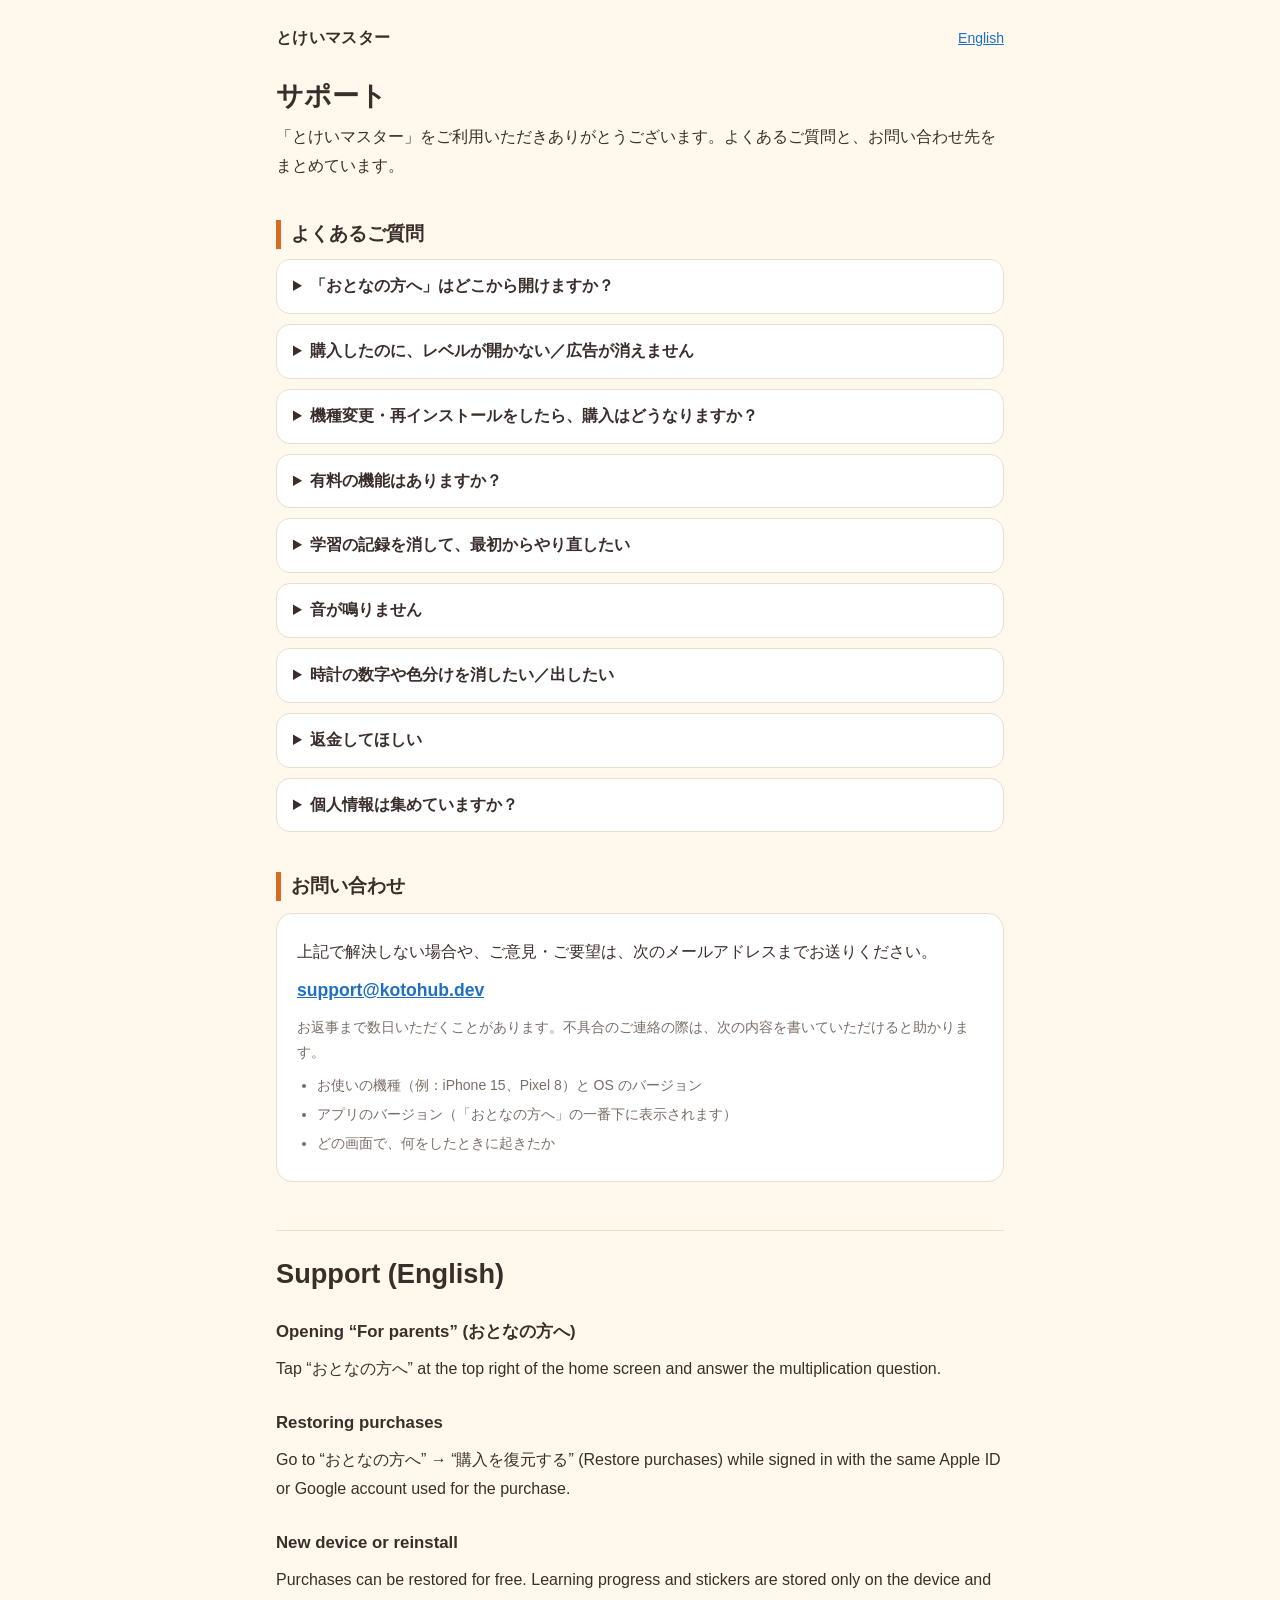
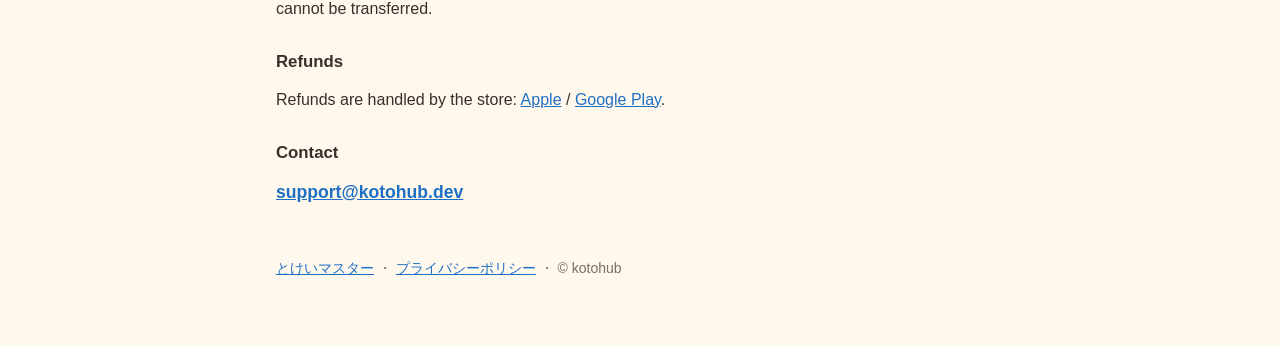
==== tokei-master/support/index.html @ db2f3c94 "とけいマスターのプライバシーポリシー・サポートページを追加 Co-Authored-By: Claude Opus 5.5 <noreply@anthropic.com> Claude-Session" ====
<!doctype html>
<html lang="ja">
<head>
<meta charset="utf-8">
<meta name="viewport" content="width=device-width, initial-scale=1">
<title>サポート | とけいマスター</title>
<meta name="description" content="子供向け時計学習アプリ「とけいマスター」のよくある質問とお問い合わせ先です。">
<link rel="stylesheet" href="/assets/site.css">
</head>
<body>
<div class="wrap">
  <header class="site">
    <a class="brand" href="/tokei-master/">とけいマスター</a>
    <nav class="lang"><a href="#english">English</a></nav>
  </header>

  <main>
    <h1>サポート</h1>
    <p>「とけいマスター」をご利用いただきありがとうございます。よくあるご質問と、お問い合わせ先をまとめています。</p>

    <h2>よくあるご質問</h2>

    <details class="faq">
      <summary>「おとなの方へ」はどこから開けますか？</summary>
      <p>ホーム画面の右上にある「おとなの方へ」を押し、表示されるかけ算の問題に答えると開きます。お子さまが誤って設定や購入の画面に入らないための仕組みです。</p>
    </details>

    <details class="faq">
      <summary>購入したのに、レベルが開かない／広告が消えません</summary>
      <p>「おとなの方へ」→「購入」→「購入を復元する」を押してください。購入したときと同じ Apple ID ／ Google アカウントでストアにログインしている必要があります。通信状況によって反映まで少し時間がかかることがあります。</p>
    </details>

    <details class="faq">
      <summary>機種変更・再インストールをしたら、購入はどうなりますか？</summary>
      <p>購入は、同じ Apple ID ／ Google アカウントであれば「購入を復元する」で無料で元に戻せます。</p>
      <p>学習の記録・シール・タイムアタックの記録は端末の中だけに保存しているため、別の端末へ引き継いだり、アプリを削除したあとに戻したりすることはできません。</p>
    </details>

    <details class="faq">
      <summary>有料の機能はありますか？</summary>
      <div class="table-wrap">
        <table>
          <tr><th>iPhone・iPad</th><td>レベル 1・2 は無料。買い切りの購入で、レベル 3・4 を含むすべてのレベルを遊べます。広告はありません。</td></tr>
          <tr><th>Android</th><td>すべてのレベルを無料で遊べます（画面の下に広告が出ます）。買い切りの購入で広告を表示しなくなります。</td></tr>
        </table>
      </div>
      <p>月額などの自動で更新される課金はありません。</p>
    </details>

    <details class="faq">
      <summary>学習の記録を消して、最初からやり直したい</summary>
      <p>「おとなの方へ」→「学習データ」→「学習記録・タイムアタックの記録・シールを消去する」で消去できます。消去した記録は元に戻せません（購入状態は消えません）。</p>
    </details>

    <details class="faq">
      <summary>音が鳴りません</summary>
      <p>iPhone・iPad では、マナーモード（消音モード）のときは効果音を鳴らさないようにしています。また、「おとなの方へ」→「設定」で効果音・振動のオン／オフを切り替えられます。</p>
    </details>

    <details class="faq">
      <summary>時計の数字や色分けを消したい／出したい</summary>
      <p>問題の画面の上にある「ふんの すうじ」「おへやの いろ」で切り替えられます。「おとなの方へ」→「設定」でも変更できます。</p>
    </details>

    <details class="faq">
      <summary>返金してほしい</summary>
      <p>購入の代金はストアを通じてお支払いいただいているため、返金はストアでのお手続きとなります。</p>
      <ul>
        <li>iPhone・iPad：<a href="https://reportaproblem.apple.com/" rel="noopener">Apple「問題を報告する」</a></li>
        <li>Android：<a href="https://support.google.com/googleplay/answer/2479637?hl=ja" rel="noopener">Google Play での返金について</a></li>
      </ul>
    </details>

    <details class="faq">
      <summary>個人情報は集めていますか？</summary>
      <p>お名前・メールアドレス・年齢・位置情報などの個人情報は集めていません。詳しくは<a href="/tokei-master/privacy/">プライバシーポリシー</a>をご覧ください。</p>
    </details>

    <h2>お問い合わせ</h2>
    <div class="card">
      <p>上記で解決しない場合や、ご意見・ご要望は、次のメールアドレスまでお送りください。</p>
      <p class="contact"><a href="mailto:support@kotohub.dev">support@kotohub.dev</a></p>
      <p class="meta">お返事まで数日いただくことがあります。不具合のご連絡の際は、次の内容を書いていただけると助かります。</p>
      <ul class="meta">
        <li>お使いの機種（例：iPhone 15、Pixel 8）と OS のバージョン</li>
        <li>アプリのバージョン（「おとなの方へ」の一番下に表示されます）</li>
        <li>どの画面で、何をしたときに起きたか</li>
      </ul>
    </div>

    <hr>

    <section id="english" lang="en">
      <h1>Support (English)</h1>
      <h3>Opening “For parents” (おとなの方へ)</h3>
      <p>Tap “おとなの方へ” at the top right of the home screen and answer the multiplication question.</p>
      <h3>Restoring purchases</h3>
      <p>Go to “おとなの方へ” → “購入を復元する” (Restore purchases) while signed in with the same Apple ID or Google account used for the purchase.</p>
      <h3>New device or reinstall</h3>
      <p>Purchases can be restored for free. Learning progress and stickers are stored only on the device and cannot be transferred.</p>
      <h3>Refunds</h3>
      <p>Refunds are handled by the store: <a href="https://reportaproblem.apple.com/" rel="noopener">Apple</a> / <a href="https://support.google.com/googleplay/answer/2479637" rel="noopener">Google Play</a>.</p>
      <h3>Contact</h3>
      <p class="contact"><a href="mailto:support@kotohub.dev">support@kotohub.dev</a></p>
    </section>
  </main>

  <footer class="site">
    <a href="/tokei-master/">とけいマスター</a> ・ <a href="/tokei-master/privacy/">プライバシーポリシー</a> ・ © kotohub
  </footer>
</div>
</body>
</html>
---- assets/site.css ----
:root {
  --bg: #fff8ec;
  --card: #ffffff;
  --text: #3a2e2a;
  --muted: #7a6d66;
  --border: #eadfcf;
  --accent: #d96a1f;
  --accent-soft: #fff1e2;
  --link: #1f6fc4;
  color-scheme: light;
}

@media (prefers-color-scheme: dark) {
  :root {
    --bg: #1d1916;
    --card: #27221e;
    --text: #f2ebe6;
    --muted: #b8aca4;
    --border: #3d3530;
    --accent: #ffa064;
    --accent-soft: #3a2a1f;
    --link: #8cc3ff;
    color-scheme: dark;
  }
}

* { box-sizing: border-box; }

body {
  margin: 0;
  background: var(--bg);
  color: var(--text);
  font-family: -apple-system, BlinkMacSystemFont, "Hiragino Sans", "Hiragino Kaku Gothic ProN",
    "Noto Sans JP", "Yu Gothic", Meiryo, sans-serif;
  font-size: 16px;
  line-height: 1.8;
  -webkit-text-size-adjust: 100%;
}

.wrap {
  max-width: 760px;
  margin: 0 auto;
  padding: 24px 16px 64px;
}

header.site {
  display: flex;
  align-items: center;
  justify-content: space-between;
  gap: 12px;
  flex-wrap: wrap;
  margin-bottom: 24px;
}

header.site a.brand {
  font-weight: 800;
  color: var(--text);
  text-decoration: none;
  letter-spacing: 0.02em;
}

nav.lang a, nav.crumbs a { font-size: 14px; }

h1 { font-size: 1.7rem; line-height: 1.4; margin: 0 0 8px; }
h2 {
  font-size: 1.2rem;
  line-height: 1.5;
  margin: 40px 0 8px;
  padding-left: 10px;
  border-left: 5px solid var(--accent);
}
h3 { font-size: 1.05rem; margin: 24px 0 4px; }

p, ul, ol, dl { margin: 8px 0; }
ul, ol { padding-left: 1.4em; }
li { margin: 4px 0; }

a { color: var(--link); }

.meta { color: var(--muted); font-size: 14px; }

.summary {
  background: var(--accent-soft);
  border: 1px solid var(--border);
  border-radius: 16px;
  padding: 16px 20px;
  margin: 20px 0;
}
.summary ul { margin: 4px 0; }

.card {
  background: var(--card);
  border: 1px solid var(--border);
  border-radius: 16px;
  padding: 16px 20px;
  margin: 12px 0;
}

details.faq {
  background: var(--card);
  border: 1px solid var(--border);
  border-radius: 14px;
  padding: 12px 16px;
  margin: 10px 0;
}
details.faq summary { font-weight: 700; cursor: pointer; }
details.faq[open] summary { margin-bottom: 6px; }

.contact {
  font-size: 1.1rem;
  font-weight: 700;
  word-break: break-all;
}

.table-wrap { overflow-x: auto; }
table { border-collapse: collapse; width: 100%; margin: 8px 0; font-size: 15px; }
th, td { border: 1px solid var(--border); padding: 8px 10px; text-align: left; vertical-align: top; }
th { background: var(--accent-soft); white-space: nowrap; }

hr { border: 0; border-top: 1px solid var(--border); margin: 48px 0 24px; }

footer.site { margin-top: 48px; color: var(--muted); font-size: 14px; }
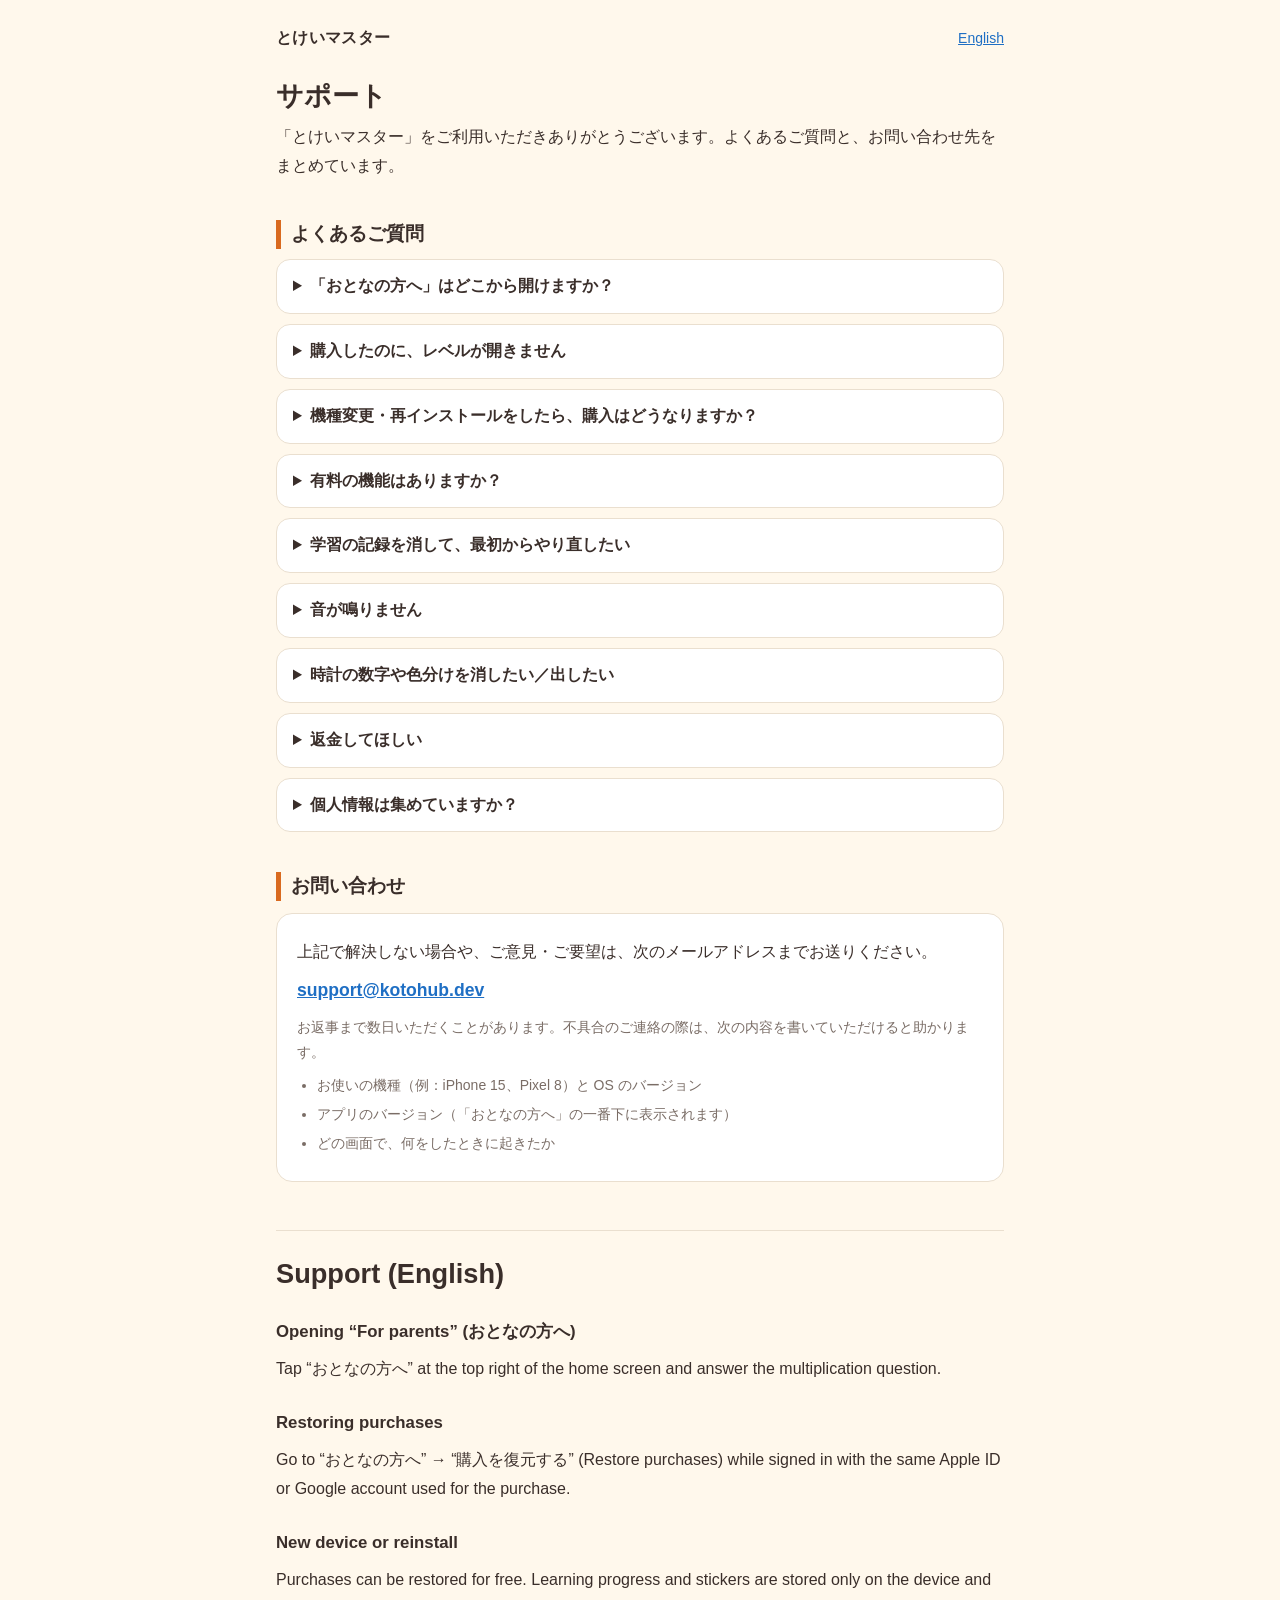
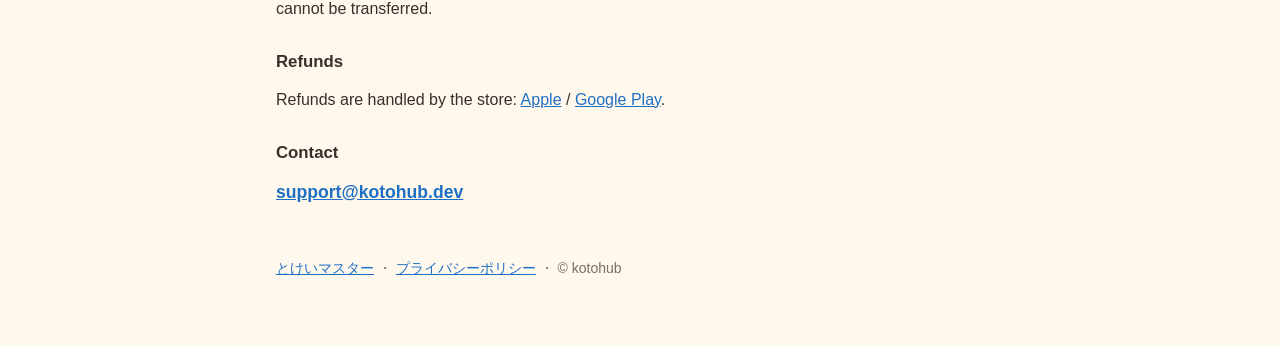
==== commit f52a709f: "広告の廃止に合わせてプライバシーポリシーとサポートを更新 - AdMob の項目を削除し、両 OS とも広告なしと明記（最終改定日 2026-11-16） - サポートの「有料の機能」を両 OS 共通" ====
--- a/tokei-master/support/index.html
+++ b/tokei-master/support/index.html
@@ -26,7 +26,7 @@
     </details>
 
     <details class="faq">
-      <summary>購入したのに、レベルが開かない／広告が消えません</summary>
+      <summary>購入したのに、レベルが開きません</summary>
       <p>「おとなの方へ」→「購入」→「購入を復元する」を押してください。購入したときと同じ Apple ID ／ Google アカウントでストアにログインしている必要があります。通信状況によって反映まで少し時間がかかることがあります。</p>
     </details>
 
@@ -38,12 +38,8 @@
 
     <details class="faq">
       <summary>有料の機能はありますか？</summary>
-      <div class="table-wrap">
-        <table>
-          <tr><th>iPhone・iPad</th><td>レベル 1・2 は無料。買い切りの購入で、レベル 3・4 を含むすべてのレベルを遊べます。広告はありません。</td></tr>
-          <tr><th>Android</th><td>すべてのレベルを無料で遊べます（画面の下に広告が出ます）。買い切りの購入で広告を表示しなくなります。</td></tr>
-        </table>
-      </div>
+      <p>レベル 1・2 は無料で遊べます。買い切りの購入（1回だけのお支払い）で、レベル 3・4 を含むすべてのレベルを遊べるようになります。iPhone・iPad、Android とも同じです。</p>
+      <p>広告はありません。</p>
       <p>月額などの自動で更新される課金はありません。</p>
     </details>
 
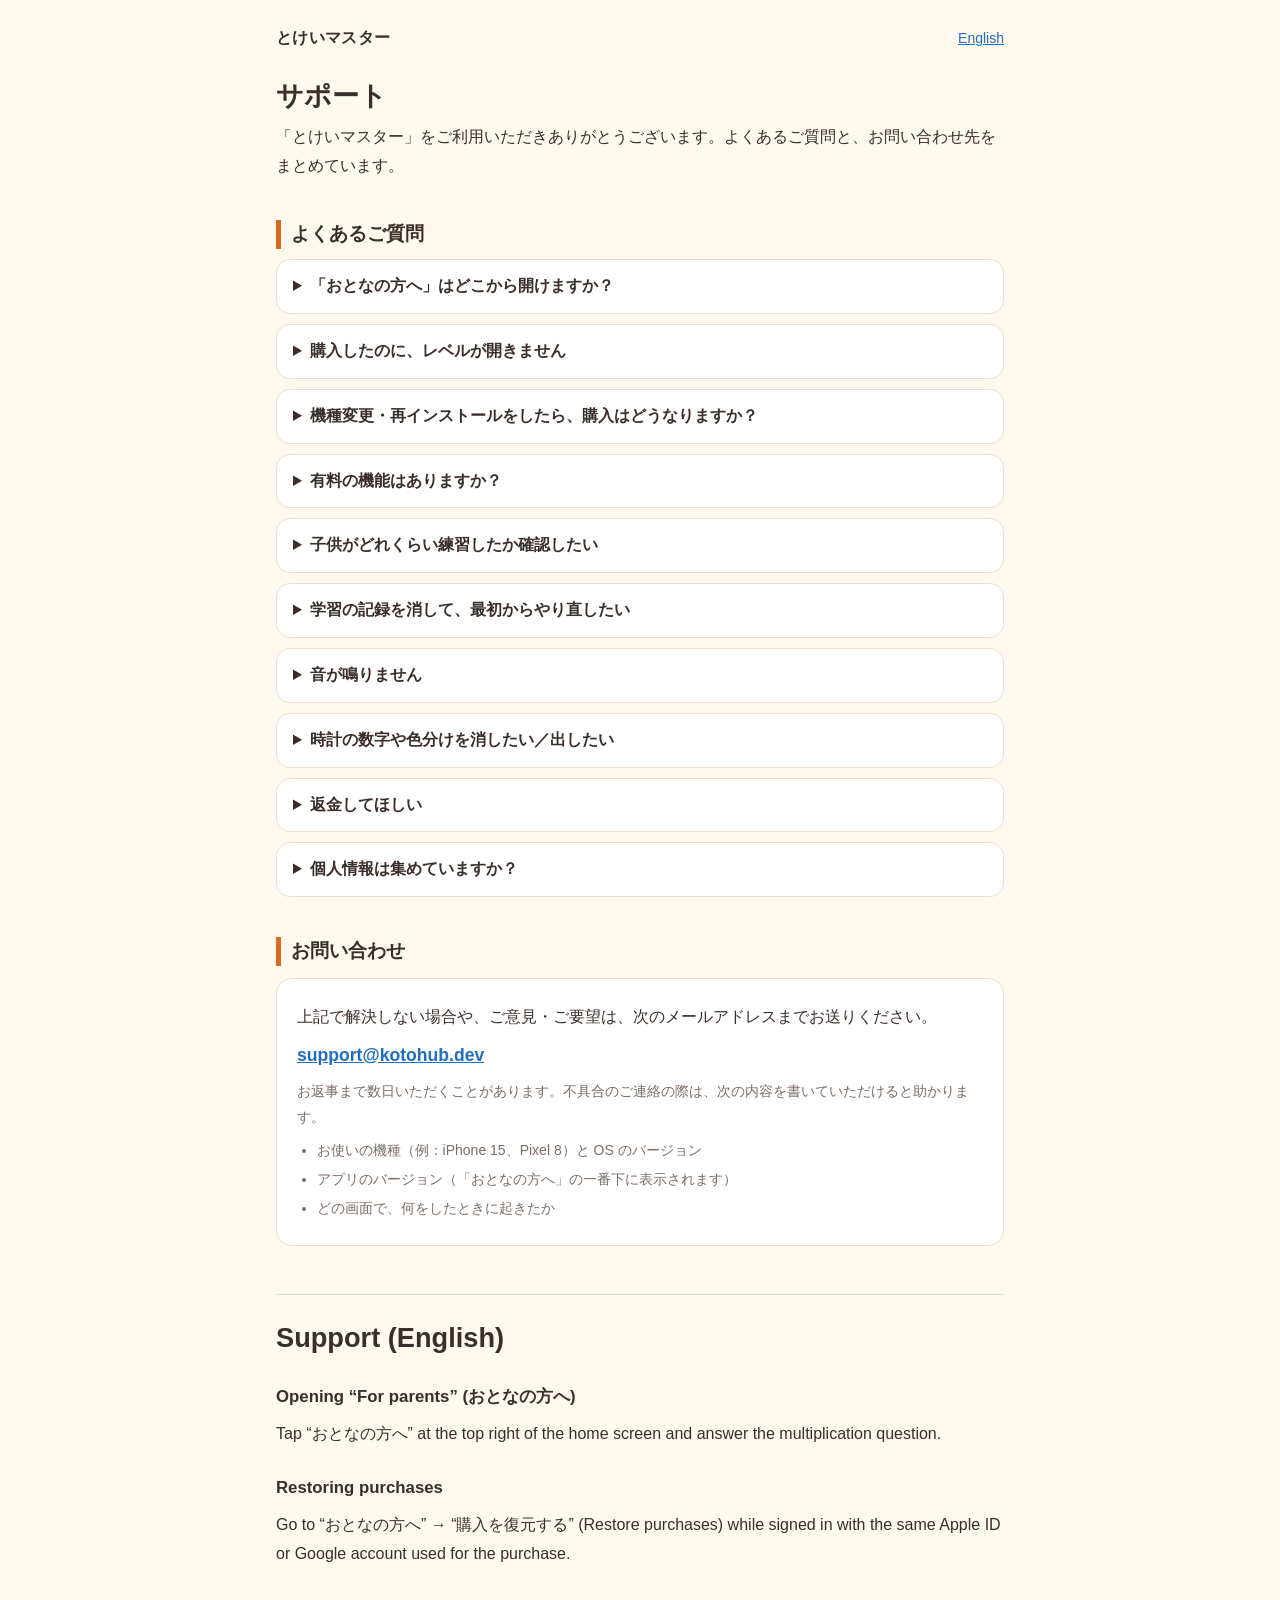
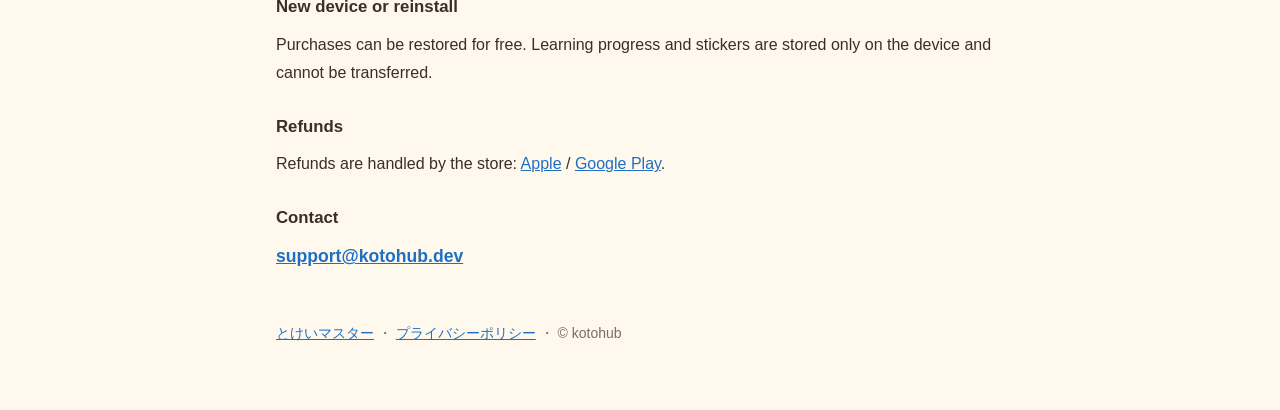
==== commit 94f7a6bc: "がんばりの記録に合わせてプライバシーポリシーとサポートを更新 - 端末に保存する情報に日ごとの問題数・正解数を追記 - サポートに「練習の様子を確認したい」を追加  Co-Authored-By: C" ====
--- a/tokei-master/support/index.html
+++ b/tokei-master/support/index.html
@@ -44,8 +44,13 @@
     </details>
 
     <details class="faq">
+      <summary>子供がどれくらい練習したか確認したい</summary>
+      <p>「おとなの方へ」の一番上の「がんばりの記録」で、今日解いた問題数・正解数・正解率、この7日間の様子、続けた日数、できるようになったレベルを確認できます。お子さま向けには、「シールちょう」の一番上に、遊んだ日にスタンプがたまる「がんばりカレンダー」があります。</p>
+    </details>
+
+    <details class="faq">
       <summary>学習の記録を消して、最初からやり直したい</summary>
-      <p>「おとなの方へ」→「学習データ」→「学習記録・タイムアタックの記録・シールを消去する」で消去できます。消去した記録は元に戻せません（購入状態は消えません）。</p>
+      <p>「おとなの方へ」→「学習データ」→「学習記録（がんばりの記録を含む）・タイムアタックの記録・シールを消去する」で消去できます。消去した記録は元に戻せません（購入状態は消えません）。</p>
     </details>
 
     <details class="faq">
